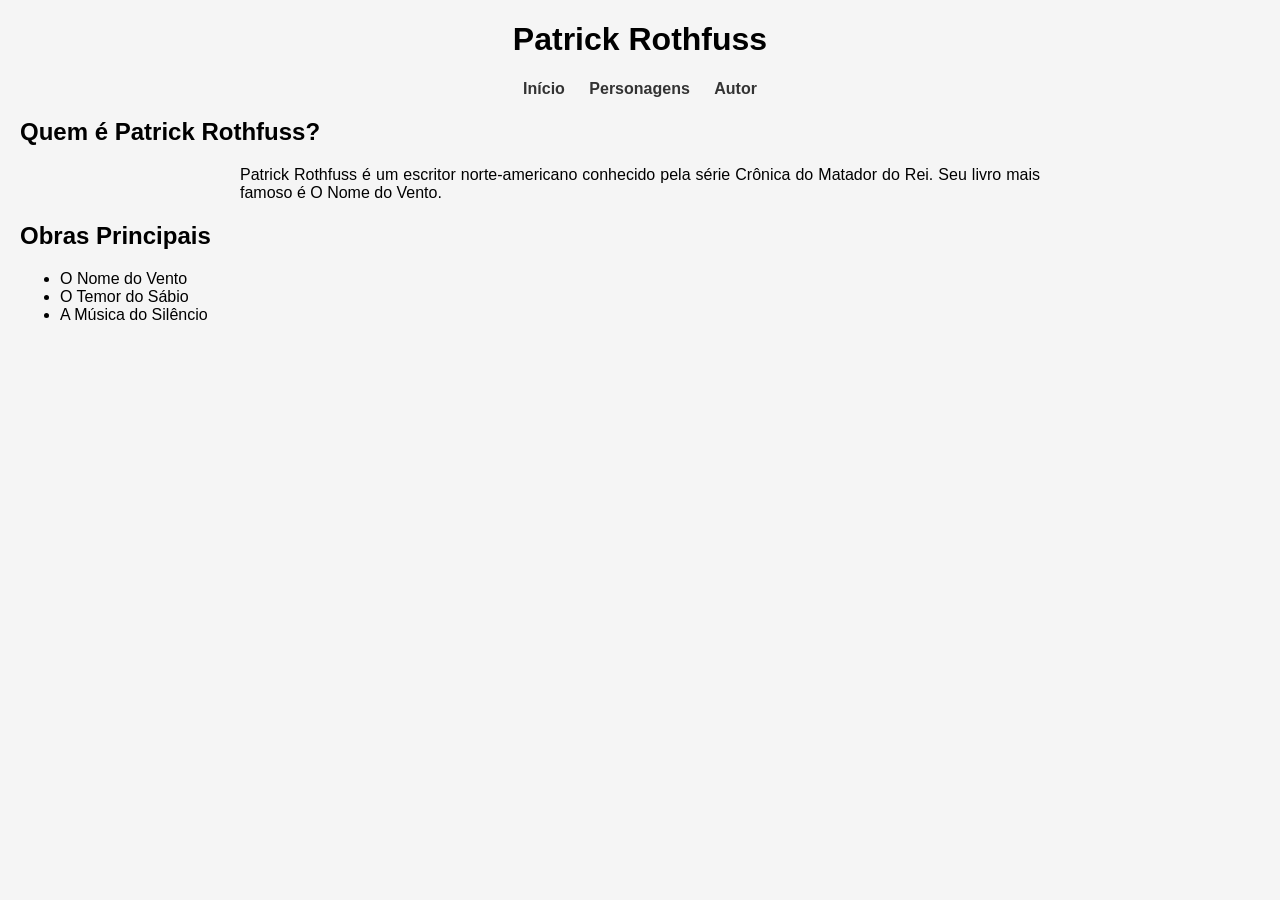
==== autor.html @ 2225c316 "Adicionar pagina do autor" ====
<!DOCTYPE html>
<html lang="pt-BR">
<head>
    <meta charset="UTF-8">
    <meta name="viewport" content="width=device-width, initial-scale=1.0">
    <title>Autor - O Nome do Vento</title>
    <link rel="stylesheet" href="style.css">
</head>
<body>

    <h1>Patrick Rothfuss</h1>

    <nav>
        <a href="index.html">Início</a>
        <a href="personagens.html">Personagens</a>
        <a href="autor.html">Autor</a>
    </nav>

    <h2>Quem é Patrick Rothfuss?</h2>

    <p>
        Patrick Rothfuss é um escritor norte-americano conhecido pela série
        Crônica do Matador do Rei. Seu livro mais famoso é O Nome do Vento.
    </p>

    <h2>Obras Principais</h2>

    <ul>
        <li>O Nome do Vento</li>
        <li>O Temor do Sábio</li>
        <li>A Música do Silêncio</li>
    </ul>

</body>
</html>
---- style.css ----
body {
    font-family: Arial, sans-serif;
    margin: 20px;
    background-color: #f5f5f5;
}

h1 {
    text-align: center;
}

nav {
    text-align: center;
    margin: 20px 0;
}

nav a {
    text-decoration: none;
    margin: 0 10px;
    color: #333;
    font-weight: bold;
}

p {
    max-width: 800px;
    margin: auto;
    text-align: justify;
}
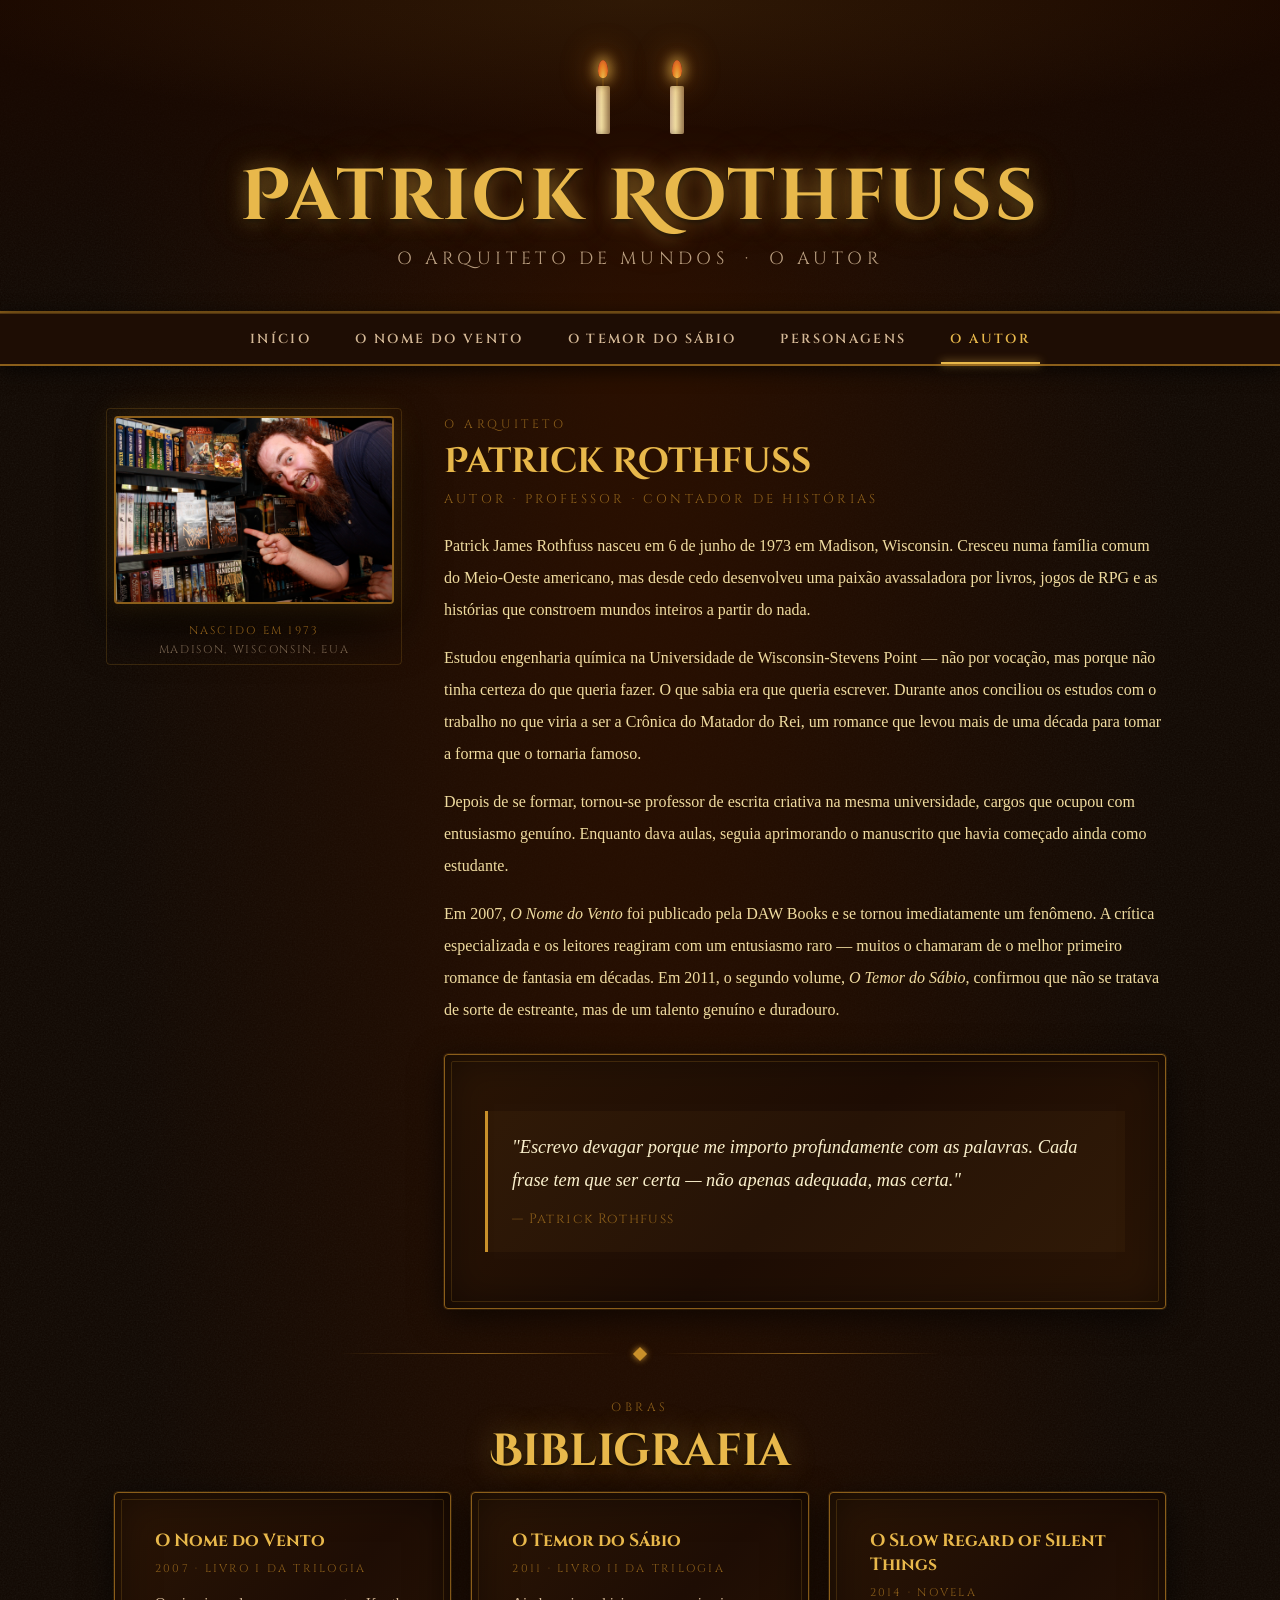
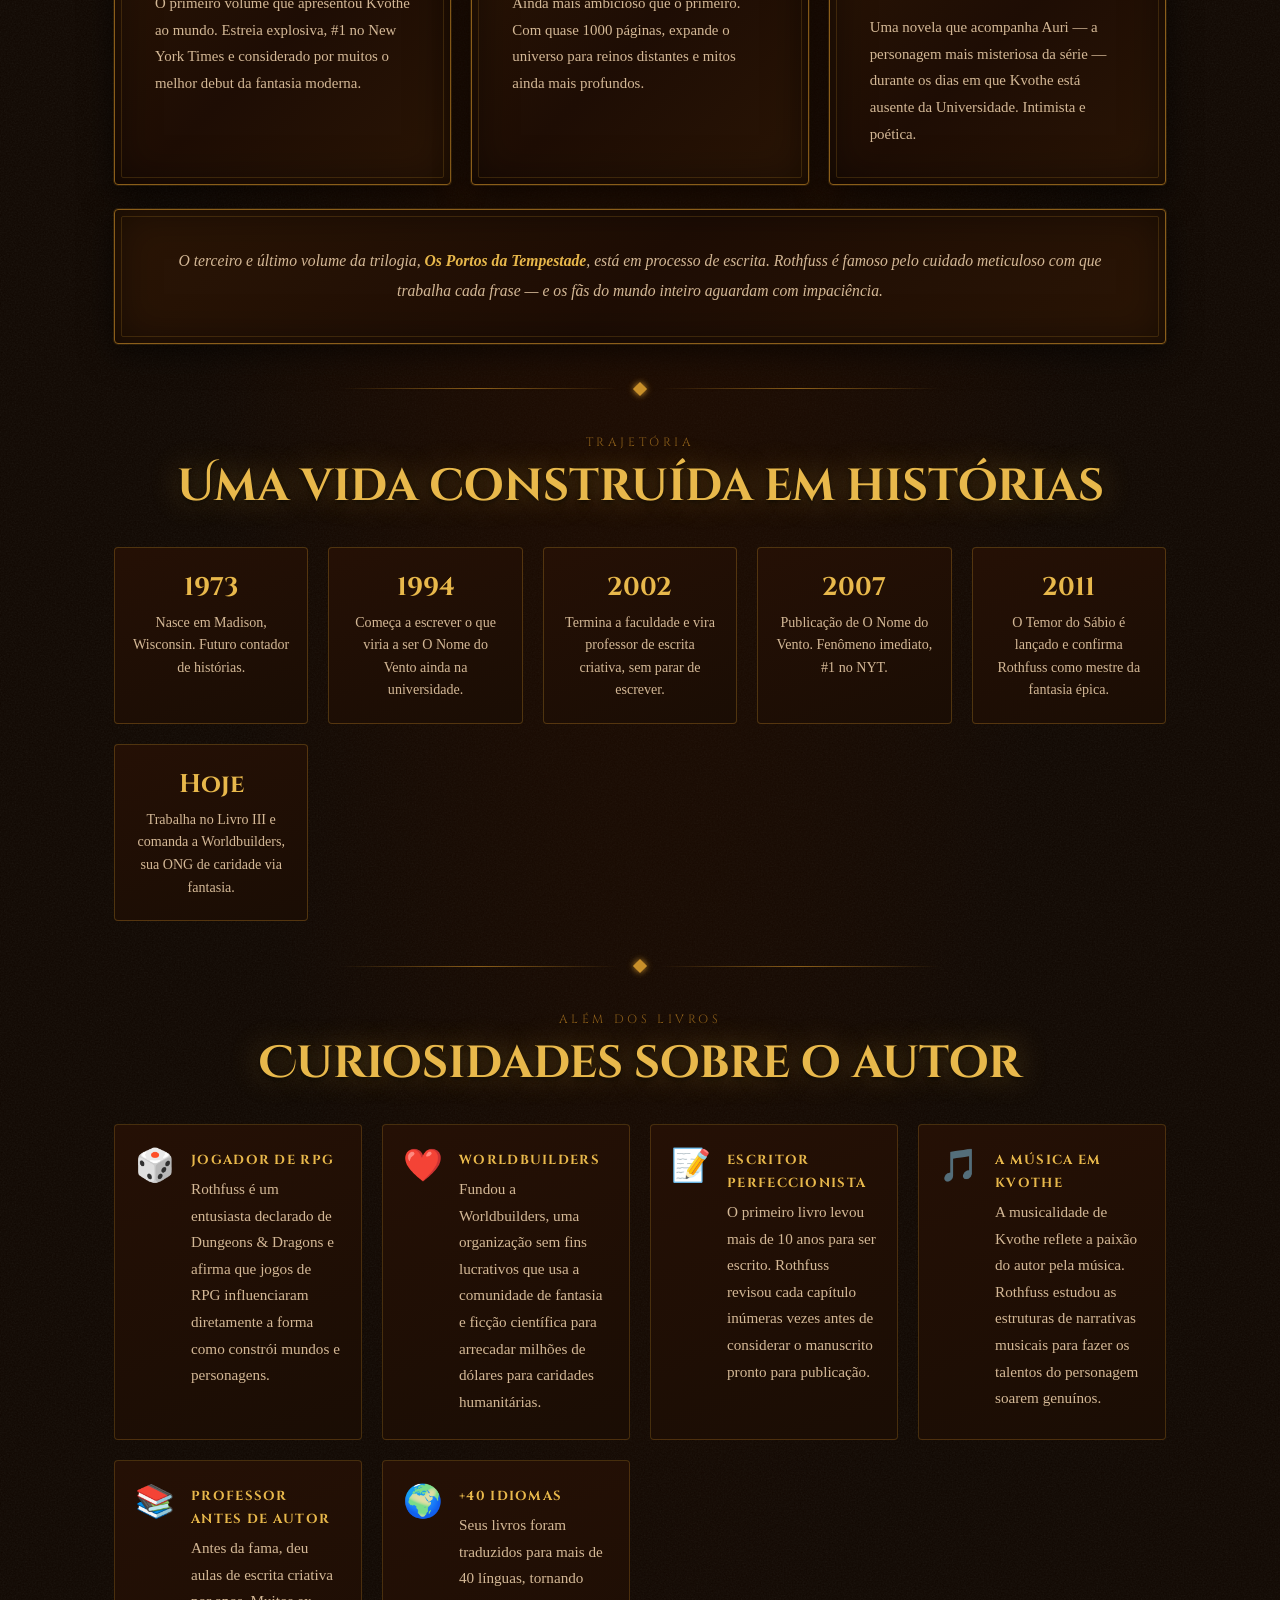
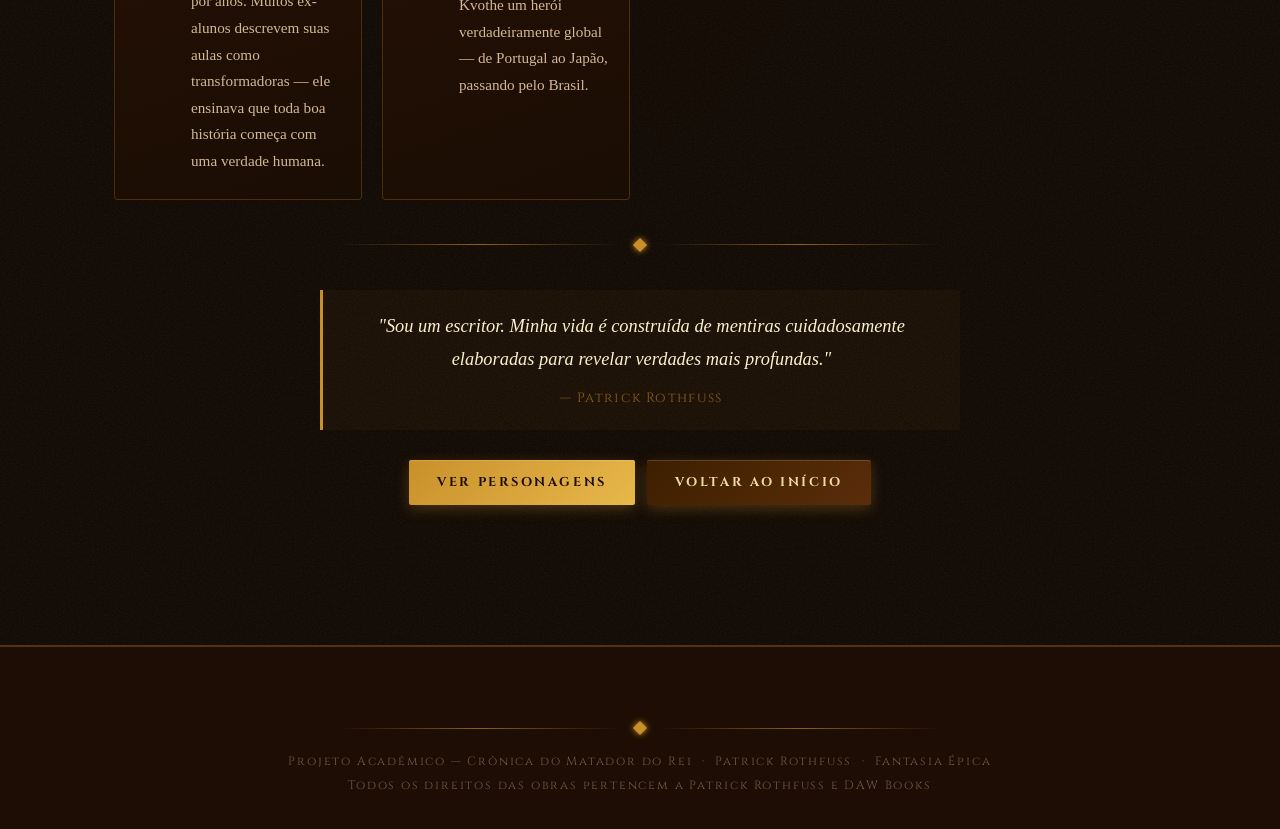
==== commit 7a56bb5d: "all set, my friends" ====
--- a/autor.html
+++ b/autor.html
@@ -1,35 +1,330 @@
 <!DOCTYPE html>
 <html lang="pt-BR">
 <head>
-    <meta charset="UTF-8">
-    <meta name="viewport" content="width=device-width, initial-scale=1.0">
-    <title>Autor - O Nome do Vento</title>
-    <link rel="stylesheet" href="style.css">
+  <meta charset="UTF-8">
+  <meta name="viewport" content="width=device-width, initial-scale=1.0">
+  <title>O Autor — Crônica do Matador do Rei</title>
+  <link rel="stylesheet" href="style.css">
+  <style>
+    .timeline-horizontal {
+      display: grid;
+      grid-template-columns: repeat(auto-fit, minmax(180px, 1fr));
+      gap: 20px;
+      margin-top: 30px;
+    }
+    .timeline-node {
+      background: linear-gradient(160deg, #251005 0%, #1a0d04 100%);
+      border: 1px solid rgba(200,144,42,0.3);
+      border-radius: 4px;
+      padding: 22px 18px;
+      text-align: center;
+      position: relative;
+      transition: transform 0.3s, border-color 0.3s, box-shadow 0.3s;
+    }
+    .timeline-node:hover {
+      transform: translateY(-4px);
+      border-color: var(--gold);
+      box-shadow: 0 10px 30px rgba(0,0,0,0.5), 0 0 15px rgba(200,144,42,0.15);
+    }
+    .timeline-node::before {
+      content: '';
+      position: absolute;
+      top: 0; left: 0; right: 0;
+      height: 3px;
+      background: linear-gradient(90deg, transparent, var(--gold), transparent);
+      opacity: 0;
+      transition: opacity 0.3s;
+    }
+    .timeline-node:hover::before { opacity: 1; }
+    .timeline-year {
+      font-family: 'Cinzel', serif;
+      font-size: 1.6rem;
+      font-weight: 700;
+      color: var(--bright-gold);
+      display: block;
+      margin-bottom: 6px;
+    }
+    .timeline-event {
+      font-size: 0.88rem;
+      color: var(--ash);
+      line-height: 1.6;
+    }
+    .fun-facts {
+      display: grid;
+      grid-template-columns: repeat(auto-fit, minmax(240px, 1fr));
+      gap: 20px;
+      margin-top: 30px;
+    }
+    .fun-fact-card {
+      background: linear-gradient(160deg, #251005 0%, #1a0d04 100%);
+      border: 1px solid rgba(200,144,42,0.25);
+      border-radius: 4px;
+      padding: 24px 20px;
+      display: flex;
+      gap: 16px;
+      align-items: flex-start;
+      transition: border-color 0.3s, transform 0.3s;
+    }
+    .fun-fact-card:hover {
+      border-color: var(--gold);
+      transform: translateY(-3px);
+    }
+    .fun-fact-icon {
+      font-size: 2rem;
+      line-height: 1;
+      flex-shrink: 0;
+    }
+    .fun-fact-text {
+      font-size: 0.95rem;
+      color: var(--ash);
+      line-height: 1.75;
+    }
+    .fun-fact-text strong {
+      font-family: 'Cinzel', serif;
+      color: var(--bright-gold);
+      display: block;
+      margin-bottom: 4px;
+      font-size: 0.82rem;
+      letter-spacing: 0.1em;
+      text-transform: uppercase;
+    }
+  </style>
 </head>
 <body>
 
-    <h1>Patrick Rothfuss</h1>
-
-    <nav>
-        <a href="index.html">Início</a>
-        <a href="personagens.html">Personagens</a>
-        <a href="autor.html">Autor</a>
-    </nav>
-
-    <h2>Quem é Patrick Rothfuss?</h2>
-
-    <p>
-        Patrick Rothfuss é um escritor norte-americano conhecido pela série
-        Crônica do Matador do Rei. Seu livro mais famoso é O Nome do Vento.
-    </p>
-
-    <h2>Obras Principais</h2>
-
+<div class="page-wrapper">
+
+  <header class="site-header">
+    <div class="candles">
+      <div class="candle"><div class="candle-flame"></div><div class="candle-wick"></div><div class="candle-body"></div></div>
+      <div class="candle"><div class="candle-flame"></div><div class="candle-wick"></div><div class="candle-body"></div></div>
+    </div>
+    <h1 class="site-title">Patrick Rothfuss</h1>
+    <p class="site-subtitle">O Arquiteto de Mundos &nbsp;·&nbsp; O Autor</p>
+  </header>
+
+  <nav class="main-nav">
     <ul>
-        <li>O Nome do Vento</li>
-        <li>O Temor do Sábio</li>
-        <li>A Música do Silêncio</li>
+      <li><a href="index.html">Início</a></li>
+      <li><a href="livro1.html">O Nome do Vento</a></li>
+      <li><a href="livro2.html">O Temor do Sábio</a></li>
+      <li><a href="personagens.html">Personagens</a></li>
+      <li><a href="autor.html">O Autor</a></li>
     </ul>
-
+  </nav>
+
+  <main class="page-container">
+
+    <!-- AUTHOR MAIN -->
+    <section class="reveal">
+      <div class="author-layout">
+        <div class="author-photo-frame">
+          <img
+            src="patrick-rothfuss.jpg"
+            alt="Fotografia de Patrick Rothfuss"
+            onerror="this.onerror=null;this.src='https://upload.wikimedia.org/wikipedia/commons/9/9f/Patrick_Rothfuss_at_Worldcon_2012.jpg';this.onerror=function(){this.parentElement.innerHTML='<div style=\'width:280px;height:340px;background:linear-gradient(160deg,#1e0d04,#0f0600);border:2px solid var(--amber);border-radius:4px;display:flex;align-items:center;justify-content:center;flex-direction:column;gap:12px;padding:24px;text-align:center\'><span style=\'font-size:5rem\'>🧙</span><span style=\'font-family:Cinzel,serif;color:var(--bright-gold);font-size:0.85rem\'>Patrick Rothfuss</span></div>';}"
+          >
+          <div style="margin-top:16px;text-align:center;">
+            <span style="font-family:'Cinzel',serif;font-size:0.7rem;letter-spacing:0.2em;text-transform:uppercase;color:var(--amber);">Nascido em 1973</span><br>
+            <span style="font-family:'Cinzel',serif;font-size:0.7rem;letter-spacing:0.15em;text-transform:uppercase;color:rgba(212,184,150,0.5);margin-top:4px;display:block;">Madison, Wisconsin, EUA</span>
+          </div>
+        </div>
+
+        <div class="author-bio">
+          <span class="section-eyebrow" style="text-align:left;">O Arquiteto</span>
+          <h2>Patrick Rothfuss</h2>
+          <span class="author-title">Autor · Professor · Contador de Histórias</span>
+
+          <p>
+            Patrick James Rothfuss nasceu em 6 de junho de 1973 em Madison, Wisconsin.
+            Cresceu numa família comum do Meio-Oeste americano, mas desde cedo desenvolveu
+            uma paixão avassaladora por livros, jogos de RPG e as histórias que constroem
+            mundos inteiros a partir do nada.
+          </p>
+          <p>
+            Estudou engenharia química na Universidade de Wisconsin-Stevens Point — não por
+            vocação, mas porque não tinha certeza do que queria fazer. O que sabia era que
+            queria escrever. Durante anos conciliou os estudos com o trabalho no que viria
+            a ser a Crônica do Matador do Rei, um romance que levou mais de uma década
+            para tomar a forma que o tornaria famoso.
+          </p>
+          <p>
+            Depois de se formar, tornou-se professor de escrita criativa na mesma universidade,
+            cargos que ocupou com entusiasmo genuíno. Enquanto dava aulas, seguia aprimorando
+            o manuscrito que havia começado ainda como estudante.
+          </p>
+          <p>
+            Em 2007, <em>O Nome do Vento</em> foi publicado pela DAW Books e se tornou
+            imediatamente um fenômeno. A crítica especializada e os leitores reagiram com
+            um entusiasmo raro — muitos o chamaram de o melhor primeiro romance de fantasia
+            em décadas. Em 2011, o segundo volume, <em>O Temor do Sábio</em>, confirmou
+            que não se tratava de sorte de estreante, mas de um talento genuíno e duradouro.
+          </p>
+
+          <div class="parchment-card" style="margin-top:28px;">
+            <div class="quote-block">
+              "Escrevo devagar porque me importo profundamente com as palavras. Cada frase tem que ser certa — não apenas adequada, mas certa."
+              <cite>— Patrick Rothfuss</cite>
+            </div>
+          </div>
+        </div>
+      </div>
+    </section>
+
+    <div class="ornament reveal">
+      <div class="ornament-line"></div><div class="ornament-diamond"></div><div class="ornament-line"></div>
+    </div>
+
+    <!-- OBRAS -->
+    <section class="reveal reveal-delay-1">
+      <span class="section-eyebrow">Obras</span>
+      <h2 class="section-title">Bibligrafia</h2>
+
+      <div style="display:grid;grid-template-columns:repeat(auto-fit,minmax(260px,1fr));gap:20px;margin-top:10px;">
+        <div class="parchment-card">
+          <h3 style="font-family:'Cinzel',serif;color:var(--bright-gold);margin-bottom:8px;font-size:1.1rem;">O Nome do Vento</h3>
+          <span style="font-family:'Cinzel',serif;font-size:0.7rem;letter-spacing:0.2em;text-transform:uppercase;color:var(--amber);display:block;margin-bottom:14px;">2007 · Livro I da Trilogia</span>
+          <p style="font-size:0.93rem;color:var(--ash);line-height:1.8;">O primeiro volume que apresentou Kvothe ao mundo. Estreia explosiva, #1 no New York Times e considerado por muitos o melhor debut da fantasia moderna.</p>
+        </div>
+        <div class="parchment-card">
+          <h3 style="font-family:'Cinzel',serif;color:var(--bright-gold);margin-bottom:8px;font-size:1.1rem;">O Temor do Sábio</h3>
+          <span style="font-family:'Cinzel',serif;font-size:0.7rem;letter-spacing:0.2em;text-transform:uppercase;color:var(--amber);display:block;margin-bottom:14px;">2011 · Livro II da Trilogia</span>
+          <p style="font-size:0.93rem;color:var(--ash);line-height:1.8;">Ainda mais ambicioso que o primeiro. Com quase 1000 páginas, expande o universo para reinos distantes e mitos ainda mais profundos.</p>
+        </div>
+        <div class="parchment-card">
+          <h3 style="font-family:'Cinzel',serif;color:var(--bright-gold);margin-bottom:8px;font-size:1.1rem;">O Slow Regard of Silent Things</h3>
+          <span style="font-family:'Cinzel',serif;font-size:0.7rem;letter-spacing:0.2em;text-transform:uppercase;color:var(--amber);display:block;margin-bottom:14px;">2014 · Novela</span>
+          <p style="font-size:0.93rem;color:var(--ash);line-height:1.8;">Uma novela que acompanha Auri — a personagem mais misteriosa da série — durante os dias em que Kvothe está ausente da Universidade. Intimista e poética.</p>
+        </div>
+      </div>
+
+      <div class="parchment-card" style="margin-top:24px;text-align:center;">
+        <p style="font-style:italic;color:var(--ash);font-size:0.98rem;">
+          O terceiro e último volume da trilogia, <strong style="color:var(--bright-gold);">Os Portos da Tempestade</strong>, está em processo de escrita. 
+          Rothfuss é famoso pelo cuidado meticuloso com que trabalha cada frase — e os fãs do mundo inteiro aguardam com impaciência.
+        </p>
+      </div>
+    </section>
+
+    <div class="ornament reveal">
+      <div class="ornament-line"></div><div class="ornament-diamond"></div><div class="ornament-line"></div>
+    </div>
+
+    <!-- LINHA DO TEMPO -->
+    <section class="reveal">
+      <span class="section-eyebrow">Trajetória</span>
+      <h2 class="section-title">Uma vida construída em histórias</h2>
+
+      <div class="timeline-horizontal">
+        <div class="timeline-node reveal">
+          <span class="timeline-year">1973</span>
+          <span class="timeline-event">Nasce em Madison, Wisconsin. Futuro contador de histórias.</span>
+        </div>
+        <div class="timeline-node reveal reveal-delay-1">
+          <span class="timeline-year">1994</span>
+          <span class="timeline-event">Começa a escrever o que viria a ser O Nome do Vento ainda na universidade.</span>
+        </div>
+        <div class="timeline-node reveal reveal-delay-2">
+          <span class="timeline-year">2002</span>
+          <span class="timeline-event">Termina a faculdade e vira professor de escrita criativa, sem parar de escrever.</span>
+        </div>
+        <div class="timeline-node reveal reveal-delay-3">
+          <span class="timeline-year">2007</span>
+          <span class="timeline-event">Publicação de O Nome do Vento. Fenômeno imediato, #1 no NYT.</span>
+        </div>
+        <div class="timeline-node reveal reveal-delay-4">
+          <span class="timeline-year">2011</span>
+          <span class="timeline-event">O Temor do Sábio é lançado e confirma Rothfuss como mestre da fantasia épica.</span>
+        </div>
+        <div class="timeline-node reveal reveal-delay-4">
+          <span class="timeline-year">Hoje</span>
+          <span class="timeline-event">Trabalha no Livro III e comanda a Worldbuilders, sua ONG de caridade via fantasia.</span>
+        </div>
+      </div>
+    </section>
+
+    <div class="ornament reveal">
+      <div class="ornament-line"></div><div class="ornament-diamond"></div><div class="ornament-line"></div>
+    </div>
+
+    <!-- CURIOSIDADES -->
+    <section class="reveal">
+      <span class="section-eyebrow">Além dos Livros</span>
+      <h2 class="section-title">Curiosidades sobre o autor</h2>
+
+      <div class="fun-facts">
+        <div class="fun-fact-card reveal">
+          <span class="fun-fact-icon">🎲</span>
+          <div class="fun-fact-text">
+            <strong>Jogador de RPG</strong>
+            Rothfuss é um entusiasta declarado de Dungeons & Dragons e afirma que jogos de RPG influenciaram diretamente a forma como constrói mundos e personagens.
+          </div>
+        </div>
+        <div class="fun-fact-card reveal reveal-delay-1">
+          <span class="fun-fact-icon">❤️</span>
+          <div class="fun-fact-text">
+            <strong>Worldbuilders</strong>
+            Fundou a Worldbuilders, uma organização sem fins lucrativos que usa a comunidade de fantasia e ficção científica para arrecadar milhões de dólares para caridades humanitárias.
+          </div>
+        </div>
+        <div class="fun-fact-card reveal reveal-delay-2">
+          <span class="fun-fact-icon">📝</span>
+          <div class="fun-fact-text">
+            <strong>Escritor Perfeccionista</strong>
+            O primeiro livro levou mais de 10 anos para ser escrito. Rothfuss revisou cada capítulo inúmeras vezes antes de considerar o manuscrito pronto para publicação.
+          </div>
+        </div>
+        <div class="fun-fact-card reveal reveal-delay-3">
+          <span class="fun-fact-icon">🎵</span>
+          <div class="fun-fact-text">
+            <strong>A Música em Kvothe</strong>
+            A musicalidade de Kvothe reflete a paixão do autor pela música. Rothfuss estudou as estruturas de narrativas musicais para fazer os talentos do personagem soarem genuínos.
+          </div>
+        </div>
+        <div class="fun-fact-card reveal">
+          <span class="fun-fact-icon">📚</span>
+          <div class="fun-fact-text">
+            <strong>Professor Antes de Autor</strong>
+            Antes da fama, deu aulas de escrita criativa por anos. Muitos ex-alunos descrevem suas aulas como transformadoras — ele ensinava que toda boa história começa com uma verdade humana.
+          </div>
+        </div>
+        <div class="fun-fact-card reveal reveal-delay-1">
+          <span class="fun-fact-icon">🌍</span>
+          <div class="fun-fact-text">
+            <strong>+40 Idiomas</strong>
+            Seus livros foram traduzidos para mais de 40 línguas, tornando Kvothe um herói verdadeiramente global — de Portugal ao Japão, passando pelo Brasil.
+          </div>
+        </div>
+      </div>
+    </section>
+
+    <div class="ornament reveal">
+      <div class="ornament-line"></div><div class="ornament-diamond"></div><div class="ornament-line"></div>
+    </div>
+
+    <section class="reveal" style="text-align:center;">
+      <div class="quote-block" style="max-width:640px;margin:0 auto;">
+        "Sou um escritor. Minha vida é construída de mentiras cuidadosamente elaboradas para revelar verdades mais profundas."
+        <cite>— Patrick Rothfuss</cite>
+      </div>
+      <div style="margin-top:30px; display:flex; gap:12px; justify-content:center; flex-wrap:wrap;">
+        <a href="personagens.html" class="btn">Ver Personagens</a>
+        <a href="index.html" class="btn" style="background:linear-gradient(135deg,#3d1f00,#5a2d0a);color:var(--parchment);">Voltar ao Início</a>
+      </div>
+    </section>
+
+  </main>
+
+  <footer class="site-footer">
+    <div class="ornament" style="margin-bottom:20px;">
+      <div class="ornament-line"></div><div class="ornament-diamond"></div><div class="ornament-line"></div>
+    </div>
+    <p>Projeto Acadêmico — Crônica do Matador do Rei &nbsp;·&nbsp; Patrick Rothfuss &nbsp;·&nbsp; Fantasia Épica</p>
+    <p style="margin-top:8px;">Todos os direitos das obras pertencem a Patrick Rothfuss e DAW Books</p>
+  </footer>
+
+</div>
+
+<script src="main.js"></script>
 </body>
-</html>
+</html>
--- a/style.css
+++ b/style.css
@@ -1,27 +1,823 @@
+@import url('https://fonts.googleapis.com/css2?family=Cinzel:wght@400;600;700;900&family=Cinzel+Decorative:wght@400;700&family=IM+Fell+English:ital@0;1&display=swap');
+
+/* ═══════════════════════════════════════════
+   VARIÁVEIS & RESET
+═══════════════════════════════════════════ */
+:root {
+  --ebony:       #0f0600;
+  --dark-wood:   #1e0d04;
+  --leather:     #2c1810;
+  --mid-wood:    #3d1f00;
+  --amber:       #8b5e1a;
+  --gold:        #c9902a;
+  --bright-gold: #e8b84b;
+  --parchment:   #f0dca0;
+  --light-parch: #faf0cc;
+  --ash:         #d4b896;
+  --ember:       #c0392b;
+  --flame:       #e67e22;
+  --glow:        rgba(232,184,75,0.18);
+  --shadow:      rgba(0,0,0,0.85);
+}
+
+*, *::before, *::after { box-sizing: border-box; margin: 0; padding: 0; }
+
+html { scroll-behavior: smooth; }
+
 body {
-    font-family: Arial, sans-serif;
-    margin: 20px;
-    background-color: #f5f5f5;
-}
-
-h1 {
-    text-align: center;
-}
-
-nav {
-    text-align: center;
-    margin: 20px 0;
-}
-
-nav a {
-    text-decoration: none;
-    margin: 0 10px;
-    color: #333;
-    font-weight: bold;
-}
-
-p {
-    max-width: 800px;
-    margin: auto;
-    text-align: justify;
-}+  font-family: 'IM Fell English', Georgia, serif;
+  background-color: var(--ebony);
+  color: var(--parchment);
+  min-height: 100vh;
+  overflow-x: hidden;
+  background-image:
+    radial-gradient(ellipse at top, #2c1000 0%, transparent 60%),
+    url("data:image/svg+xml,%3Csvg xmlns='http://www.w3.org/2000/svg' width='400' height='400'%3E%3Cfilter id='n'%3E%3CfeTurbulence type='fractalNoise' baseFrequency='0.65' numOctaves='3' stitchTiles='stitch'/%3E%3CfeColorMatrix type='saturate' values='0'/%3E%3C/filter%3E%3Crect width='400' height='400' filter='url(%23n)' opacity='0.07'/%3E%3C/svg%3E");
+}
+
+/* ═══════════════════════════════════════════
+   SCROLLBAR
+═══════════════════════════════════════════ */
+::-webkit-scrollbar { width: 10px; }
+::-webkit-scrollbar-track { background: var(--dark-wood); }
+::-webkit-scrollbar-thumb { background: var(--amber); border-radius: 2px; }
+
+/* ═══════════════════════════════════════════
+   HEADER / HERO
+═══════════════════════════════════════════ */
+.site-header {
+  position: relative;
+  text-align: center;
+  padding: 60px 20px 40px;
+  border-bottom: 2px solid var(--amber);
+  background: linear-gradient(180deg, #1a0800 0%, transparent 100%);
+  overflow: hidden;
+}
+
+.site-header::before {
+  content: '';
+  position: absolute;
+  inset: 0;
+  background: radial-gradient(ellipse 80% 60% at 50% 0%, rgba(200,144,42,0.12) 0%, transparent 70%);
+  pointer-events: none;
+}
+
+.candles {
+  display: flex;
+  justify-content: center;
+  gap: 60px;
+  margin-bottom: 24px;
+}
+
+.candle {
+  position: relative;
+  width: 14px;
+}
+
+.candle-body {
+  width: 14px;
+  height: 48px;
+  background: linear-gradient(90deg, #d4b896, #f0dca0 40%, #c9a06a);
+  border-radius: 2px;
+  margin: auto;
+  box-shadow: inset -3px 0 6px rgba(0,0,0,0.3);
+}
+
+.candle-wick {
+  width: 2px;
+  height: 8px;
+  background: #3d1f00;
+  margin: 0 auto;
+}
+
+.candle-flame {
+  width: 10px;
+  height: 18px;
+  background: radial-gradient(ellipse at 50% 100%, #e8b84b, #e67e22 50%, #c0392b 100%);
+  border-radius: 50% 50% 40% 40% / 60% 60% 40% 40%;
+  margin: 0 auto;
+  animation: flicker 1.8s ease-in-out infinite alternate;
+  filter: blur(0.5px);
+  box-shadow: 0 0 12px 4px rgba(232,184,75,0.6), 0 0 30px 10px rgba(230,126,34,0.25);
+}
+
+@keyframes flicker {
+  0%   { transform: scaleX(1)    scaleY(1)    rotate(-1deg); opacity: 1; }
+  25%  { transform: scaleX(0.92) scaleY(1.06) rotate(1deg);  opacity: 0.95; }
+  50%  { transform: scaleX(1.05) scaleY(0.97) rotate(-0.5deg); }
+  75%  { transform: scaleX(0.97) scaleY(1.04) rotate(1.5deg); opacity: 0.98; }
+  100% { transform: scaleX(1.03) scaleY(0.95) rotate(-1deg); opacity: 1; }
+}
+
+.site-title {
+  font-family: 'Cinzel Decorative', serif;
+  font-size: clamp(2rem, 6vw, 4.5rem);
+  font-weight: 700;
+  color: var(--bright-gold);
+  text-shadow:
+    0 0 20px rgba(232,184,75,0.5),
+    0 2px 4px rgba(0,0,0,0.9),
+    0 0 60px rgba(200,144,42,0.2);
+  letter-spacing: 0.04em;
+  line-height: 1.1;
+}
+
+.site-subtitle {
+  font-family: 'Cinzel', serif;
+  font-size: clamp(0.85rem, 2vw, 1.1rem);
+  color: var(--ash);
+  letter-spacing: 0.25em;
+  text-transform: uppercase;
+  margin-top: 10px;
+  opacity: 0.85;
+}
+
+/* ═══════════════════════════════════════════
+   NAVIGATION
+═══════════════════════════════════════════ */
+.main-nav {
+  background: var(--dark-wood);
+  border-bottom: 2px solid var(--amber);
+  border-top: 1px solid rgba(200,144,42,0.3);
+  position: sticky;
+  top: 0;
+  z-index: 100;
+  box-shadow: 0 4px 20px rgba(0,0,0,0.7);
+}
+
+.main-nav ul {
+  display: flex;
+  justify-content: center;
+  list-style: none;
+  padding: 0;
+  margin: 0;
+  flex-wrap: wrap;
+}
+
+.main-nav ul li a {
+  display: block;
+  font-family: 'Cinzel', serif;
+  font-size: 0.82rem;
+  font-weight: 600;
+  letter-spacing: 0.18em;
+  text-transform: uppercase;
+  color: var(--ash);
+  text-decoration: none;
+  padding: 16px 22px;
+  position: relative;
+  transition: color 0.3s;
+}
+
+.main-nav ul li a::after {
+  content: '';
+  position: absolute;
+  bottom: 0; left: 50%; right: 50%;
+  height: 2px;
+  background: var(--bright-gold);
+  box-shadow: 0 0 8px var(--bright-gold);
+  transition: left 0.3s, right 0.3s;
+}
+
+.main-nav ul li a:hover,
+.main-nav ul li a.active {
+  color: var(--bright-gold);
+}
+
+.main-nav ul li a:hover::after,
+.main-nav ul li a.active::after {
+  left: 10%; right: 10%;
+}
+
+/* ═══════════════════════════════════════════
+   PAGE CONTAINER
+═══════════════════════════════════════════ */
+.page-container {
+  max-width: 1100px;
+  margin: 0 auto;
+  padding: 50px 24px 80px;
+}
+
+/* ═══════════════════════════════════════════
+   ORNAMENTAL DIVIDER
+═══════════════════════════════════════════ */
+.ornament {
+  display: flex;
+  align-items: center;
+  gap: 16px;
+  margin: 40px auto;
+  max-width: 600px;
+}
+
+.ornament-line {
+  flex: 1;
+  height: 1px;
+  background: linear-gradient(90deg, transparent, var(--amber), transparent);
+}
+
+.ornament-diamond {
+  width: 10px; height: 10px;
+  background: var(--gold);
+  transform: rotate(45deg);
+  box-shadow: 0 0 6px var(--gold);
+}
+
+/* ═══════════════════════════════════════════
+   SECTION HEADERS
+═══════════════════════════════════════════ */
+.section-title {
+  font-family: 'Cinzel Decorative', serif;
+  font-size: clamp(1.6rem, 4vw, 2.8rem);
+  color: var(--bright-gold);
+  text-align: center;
+  text-shadow: 0 0 30px rgba(232,184,75,0.35), 0 2px 4px rgba(0,0,0,0.8);
+  margin-bottom: 8px;
+}
+
+.section-eyebrow {
+  font-family: 'Cinzel', serif;
+  font-size: 0.75rem;
+  letter-spacing: 0.3em;
+  text-transform: uppercase;
+  color: var(--amber);
+  text-align: center;
+  display: block;
+  margin-bottom: 6px;
+}
+
+.section-lead {
+  font-size: 1.1rem;
+  color: var(--ash);
+  font-style: italic;
+  text-align: center;
+  max-width: 680px;
+  margin: 0 auto 40px;
+  line-height: 1.9;
+}
+
+/* ═══════════════════════════════════════════
+   PARCHMENT CARD
+═══════════════════════════════════════════ */
+.parchment-card {
+  background:
+    linear-gradient(135deg, #2a1505 0%, #1e0d04 50%, #2a1505 100%);
+  border: 1px solid var(--amber);
+  border-radius: 4px;
+  padding: 36px 40px;
+  position: relative;
+  box-shadow:
+    inset 0 0 40px rgba(0,0,0,0.5),
+    0 0 0 1px rgba(200,144,42,0.15),
+    0 8px 32px rgba(0,0,0,0.6);
+  overflow: hidden;
+}
+
+.parchment-card::before {
+  content: '';
+  position: absolute;
+  inset: 6px;
+  border: 1px solid rgba(200,144,42,0.2);
+  border-radius: 2px;
+  pointer-events: none;
+}
+
+.parchment-card p {
+  font-size: 1.05rem;
+  line-height: 1.95;
+  color: var(--parchment);
+}
+
+/* ═══════════════════════════════════════════
+   HERO SECTION (index)
+═══════════════════════════════════════════ */
+.hero-section {
+  display: grid;
+  grid-template-columns: 1fr 1fr;
+  gap: 48px;
+  align-items: center;
+  margin-bottom: 60px;
+}
+
+@media (max-width: 720px) {
+  .hero-section { grid-template-columns: 1fr; }
+}
+
+.hero-text h2 {
+  font-family: 'Cinzel', serif;
+  font-size: clamp(1.1rem, 2.5vw, 1.5rem);
+  color: var(--bright-gold);
+  margin-bottom: 20px;
+}
+
+.hero-text p {
+  font-size: 1.05rem;
+  line-height: 2;
+  color: var(--parchment);
+  margin-bottom: 16px;
+}
+
+.hero-visual {
+  position: relative;
+  text-align: center;
+}
+
+.hero-rune {
+  font-size: 8rem;
+  opacity: 0.08;
+  position: absolute;
+  top: 50%; left: 50%;
+  transform: translate(-50%,-50%);
+  pointer-events: none;
+  animation: rune-spin 40s linear infinite;
+  color: var(--gold);
+}
+
+@keyframes rune-spin {
+  to { transform: translate(-50%,-50%) rotate(360deg); }
+}
+
+.quote-block {
+  border-left: 3px solid var(--gold);
+  padding: 20px 24px;
+  margin: 20px 0;
+  background: rgba(200,144,42,0.05);
+  font-style: italic;
+  font-size: 1.15rem;
+  color: var(--light-parch);
+  line-height: 1.8;
+}
+
+.quote-block cite {
+  display: block;
+  font-size: 0.85rem;
+  color: var(--amber);
+  font-style: normal;
+  font-family: 'Cinzel', serif;
+  letter-spacing: 0.1em;
+  margin-top: 10px;
+}
+
+/* ═══════════════════════════════════════════
+   BOOK CARD (livros)
+═══════════════════════════════════════════ */
+.book-hero {
+  display: grid;
+  grid-template-columns: 280px 1fr;
+  gap: 50px;
+  align-items: start;
+  margin-bottom: 50px;
+}
+
+@media (max-width: 760px) {
+  .book-hero { grid-template-columns: 1fr; }
+}
+
+.book-cover-wrapper {
+  position: relative;
+  display: inline-block;
+}
+
+.book-cover-wrapper img {
+  width: 100%;
+  max-width: 280px;
+  border-radius: 4px;
+  box-shadow:
+    -8px 8px 0 var(--mid-wood),
+    0 0 40px rgba(200,144,42,0.25),
+    0 20px 60px rgba(0,0,0,0.8);
+  transition: transform 0.4s ease, box-shadow 0.4s ease;
+  display: block;
+}
+
+.book-cover-wrapper img:hover {
+  transform: translateY(-6px) rotate(-1deg);
+  box-shadow:
+    -10px 14px 0 var(--mid-wood),
+    0 0 60px rgba(200,144,42,0.4),
+    0 30px 80px rgba(0,0,0,0.9);
+}
+
+.book-cover-glow {
+  position: absolute;
+  inset: -10px;
+  background: radial-gradient(ellipse at center, rgba(200,144,42,0.15), transparent 70%);
+  pointer-events: none;
+}
+
+.book-meta { padding-top: 8px; }
+
+.book-meta h2 {
+  font-family: 'Cinzel Decorative', serif;
+  font-size: clamp(1.4rem, 3vw, 2.2rem);
+  color: var(--bright-gold);
+  margin-bottom: 6px;
+  text-shadow: 0 0 20px rgba(232,184,75,0.3);
+}
+
+.book-meta .book-subtitle {
+  font-family: 'Cinzel', serif;
+  font-size: 0.85rem;
+  letter-spacing: 0.2em;
+  color: var(--amber);
+  text-transform: uppercase;
+  margin-bottom: 20px;
+}
+
+.book-meta p {
+  font-size: 1rem;
+  line-height: 1.95;
+  color: var(--parchment);
+  margin-bottom: 14px;
+}
+
+.info-grid {
+  display: grid;
+  grid-template-columns: repeat(auto-fit, minmax(160px, 1fr));
+  gap: 16px;
+  margin-top: 28px;
+}
+
+.info-box {
+  background: rgba(200,144,42,0.07);
+  border: 1px solid rgba(200,144,42,0.25);
+  border-radius: 3px;
+  padding: 14px 16px;
+  text-align: center;
+}
+
+.info-box .info-label {
+  font-family: 'Cinzel', serif;
+  font-size: 0.65rem;
+  letter-spacing: 0.2em;
+  text-transform: uppercase;
+  color: var(--amber);
+  display: block;
+  margin-bottom: 4px;
+}
+
+.info-box .info-value {
+  font-size: 1rem;
+  color: var(--light-parch);
+  font-style: italic;
+}
+
+/* ═══════════════════════════════════════════
+   CHARACTER CARDS
+═══════════════════════════════════════════ */
+.characters-grid {
+  display: grid;
+  grid-template-columns: repeat(auto-fit, minmax(240px, 1fr));
+  gap: 28px;
+}
+
+.character-card {
+  background: linear-gradient(160deg, #251005 0%, #1a0d04 100%);
+  border: 1px solid rgba(200,144,42,0.3);
+  border-radius: 4px;
+  padding: 28px 24px;
+  position: relative;
+  overflow: hidden;
+  transition: transform 0.3s ease, border-color 0.3s ease, box-shadow 0.3s ease;
+}
+
+.character-card:hover {
+  transform: translateY(-4px);
+  border-color: var(--gold);
+  box-shadow: 0 12px 40px rgba(0,0,0,0.6), 0 0 20px rgba(200,144,42,0.15);
+}
+
+.character-card::before {
+  content: '';
+  position: absolute;
+  top: 0; left: 0; right: 0;
+  height: 3px;
+  background: linear-gradient(90deg, transparent, var(--gold), transparent);
+  opacity: 0;
+  transition: opacity 0.3s;
+}
+
+.character-card:hover::before { opacity: 1; }
+
+.char-icon {
+  font-size: 3rem;
+  text-align: center;
+  display: block;
+  margin-bottom: 14px;
+  filter: drop-shadow(0 0 8px rgba(200,144,42,0.5));
+}
+
+.char-name {
+  font-family: 'Cinzel', serif;
+  font-size: 1.25rem;
+  font-weight: 700;
+  color: var(--bright-gold);
+  text-align: center;
+  margin-bottom: 4px;
+}
+
+.char-role {
+  font-family: 'Cinzel', serif;
+  font-size: 0.72rem;
+  letter-spacing: 0.18em;
+  text-transform: uppercase;
+  color: var(--amber);
+  text-align: center;
+  margin-bottom: 16px;
+  display: block;
+}
+
+.char-desc {
+  font-size: 0.97rem;
+  line-height: 1.85;
+  color: var(--ash);
+}
+
+.char-trait {
+  display: inline-block;
+  font-family: 'Cinzel', serif;
+  font-size: 0.62rem;
+  letter-spacing: 0.12em;
+  text-transform: uppercase;
+  color: var(--dark-wood);
+  background: var(--amber);
+  border-radius: 2px;
+  padding: 2px 8px;
+  margin: 6px 4px 0 0;
+}
+
+/* ═══════════════════════════════════════════
+   AUTHOR SECTION
+═══════════════════════════════════════════ */
+.author-layout {
+  display: grid;
+  grid-template-columns: 280px 1fr;
+  gap: 50px;
+  align-items: start;
+}
+
+@media (max-width: 760px) {
+  .author-layout { grid-template-columns: 1fr; }
+}
+
+.author-photo-frame {
+  position: relative;
+  display: inline-block;
+  text-align: center;
+}
+
+.author-photo-frame img {
+  width: 100%;
+  max-width: 280px;
+  border-radius: 4px;
+  border: 2px solid var(--amber);
+  box-shadow: 0 0 30px rgba(200,144,42,0.2), 0 20px 50px rgba(0,0,0,0.8);
+  display: block;
+}
+
+.author-photo-frame::after {
+  content: '';
+  position: absolute;
+  inset: -8px;
+  border: 1px solid rgba(200,144,42,0.2);
+  border-radius: 4px;
+  pointer-events: none;
+}
+
+.author-bio h2 {
+  font-family: 'Cinzel Decorative', serif;
+  font-size: clamp(1.4rem, 3vw, 2.2rem);
+  color: var(--bright-gold);
+  margin-bottom: 6px;
+}
+
+.author-bio .author-title {
+  font-family: 'Cinzel', serif;
+  font-size: 0.8rem;
+  letter-spacing: 0.25em;
+  text-transform: uppercase;
+  color: var(--amber);
+  margin-bottom: 22px;
+  display: block;
+}
+
+.author-bio p {
+  font-size: 1rem;
+  line-height: 2;
+  color: var(--parchment);
+  margin-bottom: 16px;
+}
+
+.works-list {
+  list-style: none;
+  padding: 0;
+  margin-top: 20px;
+}
+
+.works-list li {
+  padding: 12px 0;
+  border-bottom: 1px solid rgba(200,144,42,0.15);
+  display: flex;
+  align-items: center;
+  gap: 12px;
+  font-size: 1rem;
+  color: var(--parchment);
+}
+
+.works-list li::before {
+  content: '⚜';
+  color: var(--gold);
+  font-size: 0.85rem;
+  flex-shrink: 0;
+}
+
+/* ═══════════════════════════════════════════
+   ACCLAIM BADGES
+═══════════════════════════════════════════ */
+.acclaim-row {
+  display: flex;
+  flex-wrap: wrap;
+  gap: 16px;
+  justify-content: center;
+  margin: 36px 0;
+}
+
+.acclaim-badge {
+  border: 1px solid rgba(200,144,42,0.4);
+  border-radius: 3px;
+  padding: 12px 20px;
+  text-align: center;
+  background: rgba(200,144,42,0.06);
+  min-width: 140px;
+}
+
+.acclaim-badge .badge-num {
+  font-family: 'Cinzel', serif;
+  font-size: 1.5rem;
+  font-weight: 700;
+  color: var(--bright-gold);
+  display: block;
+}
+
+.acclaim-badge .badge-label {
+  font-size: 0.75rem;
+  color: var(--ash);
+  letter-spacing: 0.05em;
+}
+
+/* ═══════════════════════════════════════════
+   TIMELINE
+═══════════════════════════════════════════ */
+.timeline {
+  position: relative;
+  padding-left: 40px;
+  margin-top: 20px;
+}
+
+.timeline::before {
+  content: '';
+  position: absolute;
+  left: 14px; top: 0; bottom: 0;
+  width: 2px;
+  background: linear-gradient(180deg, var(--amber), transparent);
+}
+
+.timeline-item {
+  position: relative;
+  margin-bottom: 30px;
+}
+
+.timeline-item::before {
+  content: '';
+  position: absolute;
+  left: -32px; top: 6px;
+  width: 12px; height: 12px;
+  background: var(--gold);
+  border-radius: 50%;
+  box-shadow: 0 0 10px var(--gold);
+}
+
+.timeline-item h3 {
+  font-family: 'Cinzel', serif;
+  font-size: 1rem;
+  color: var(--bright-gold);
+  margin-bottom: 6px;
+}
+
+.timeline-item p {
+  font-size: 0.95rem;
+  color: var(--ash);
+  line-height: 1.8;
+}
+
+/* ═══════════════════════════════════════════
+   CTA BUTTON
+═══════════════════════════════════════════ */
+.btn {
+  display: inline-block;
+  font-family: 'Cinzel', serif;
+  font-size: 0.8rem;
+  font-weight: 700;
+  letter-spacing: 0.2em;
+  text-transform: uppercase;
+  color: var(--dark-wood);
+  background: linear-gradient(135deg, var(--gold), var(--bright-gold));
+  border: none;
+  border-radius: 2px;
+  padding: 14px 28px;
+  text-decoration: none;
+  cursor: pointer;
+  position: relative;
+  overflow: hidden;
+  transition: transform 0.2s, box-shadow 0.2s;
+  box-shadow: 0 4px 14px rgba(200,144,42,0.3), inset 0 1px 0 rgba(255,255,255,0.15);
+}
+
+.btn::before {
+  content: '';
+  position: absolute;
+  top: -50%; left: -75%;
+  width: 50%; height: 200%;
+  background: linear-gradient(90deg, transparent, rgba(255,255,255,0.25), transparent);
+  transform: skewX(-20deg);
+  transition: left 0.5s;
+}
+
+.btn:hover {
+  transform: translateY(-2px);
+  box-shadow: 0 8px 24px rgba(200,144,42,0.45), inset 0 1px 0 rgba(255,255,255,0.2);
+}
+
+.btn:hover::before { left: 125%; }
+
+.btn:active { transform: translateY(0); }
+
+/* ═══════════════════════════════════════════
+   FOOTER
+═══════════════════════════════════════════ */
+.site-footer {
+  background: var(--dark-wood);
+  border-top: 2px solid rgba(200,144,42,0.3);
+  text-align: center;
+  padding: 36px 20px;
+  margin-top: 60px;
+}
+
+.site-footer p {
+  font-family: 'Cinzel', serif;
+  font-size: 0.75rem;
+  letter-spacing: 0.15em;
+  color: rgba(212,184,150,0.45);
+}
+
+/* ═══════════════════════════════════════════
+   SCROLL REVEAL ANIMATION
+═══════════════════════════════════════════ */
+.reveal {
+  opacity: 0;
+  transform: translateY(28px);
+  transition: opacity 0.7s ease, transform 0.7s ease;
+}
+
+.reveal.visible {
+  opacity: 1;
+  transform: translateY(0);
+}
+
+.reveal-delay-1 { transition-delay: 0.1s; }
+.reveal-delay-2 { transition-delay: 0.2s; }
+.reveal-delay-3 { transition-delay: 0.3s; }
+.reveal-delay-4 { transition-delay: 0.4s; }
+
+/* ═══════════════════════════════════════════
+   PAGE-SPECIFIC: INDEX STARS
+═══════════════════════════════════════════ */
+.stars-bg {
+  position: fixed;
+  inset: 0;
+  pointer-events: none;
+  z-index: 0;
+  overflow: hidden;
+}
+
+.stars-bg span {
+  position: absolute;
+  width: 2px; height: 2px;
+  background: #fff;
+  border-radius: 50%;
+  animation: twinkle var(--dur) ease-in-out infinite alternate;
+  opacity: var(--op);
+}
+
+@keyframes twinkle {
+  to { opacity: calc(var(--op) * 0.2); }
+}
+
+.page-wrapper { position: relative; z-index: 1; }
+
+/* ═══════════════════════════════════════════
+   RESPONSIVE UTILITIES
+═══════════════════════════════════════════ */
+@media (max-width: 600px) {
+  .parchment-card { padding: 24px 20px; }
+  .site-title { font-size: 1.8rem; }
+  .candles { gap: 30px; }
+}
